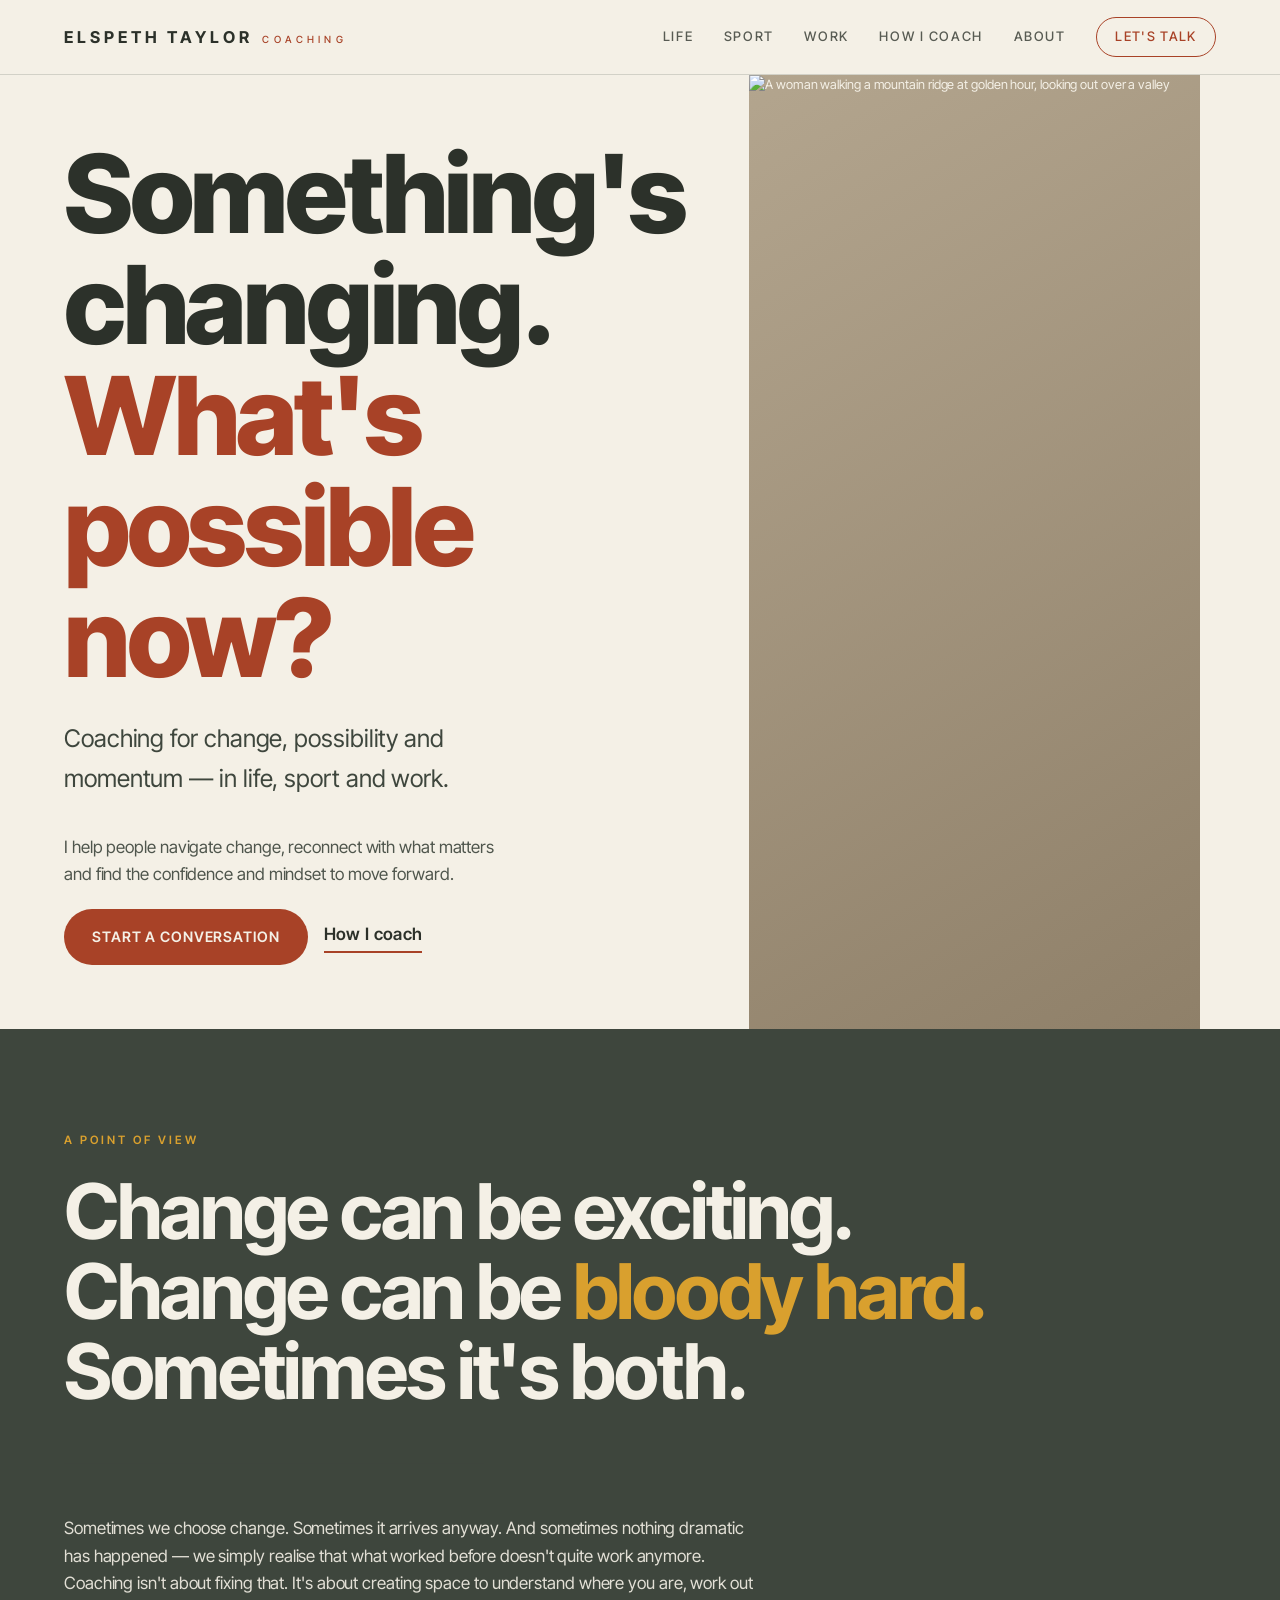
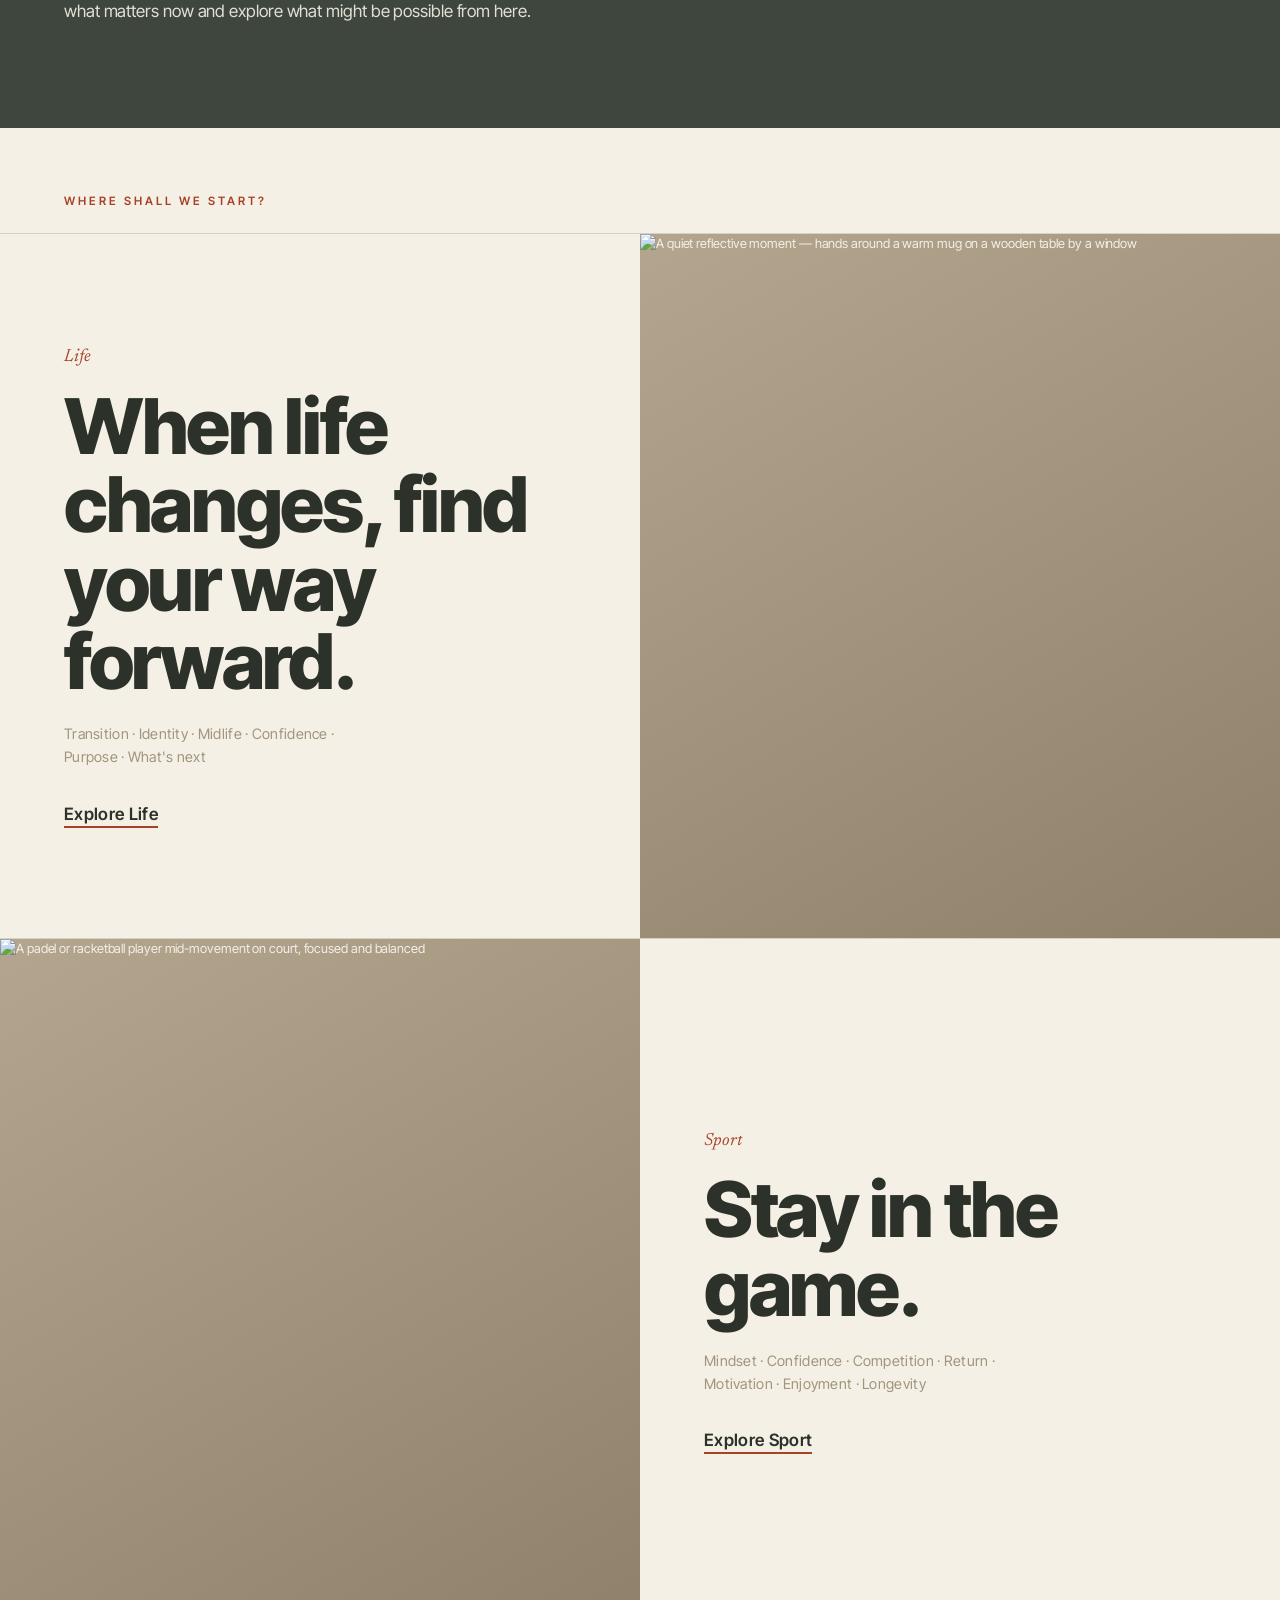
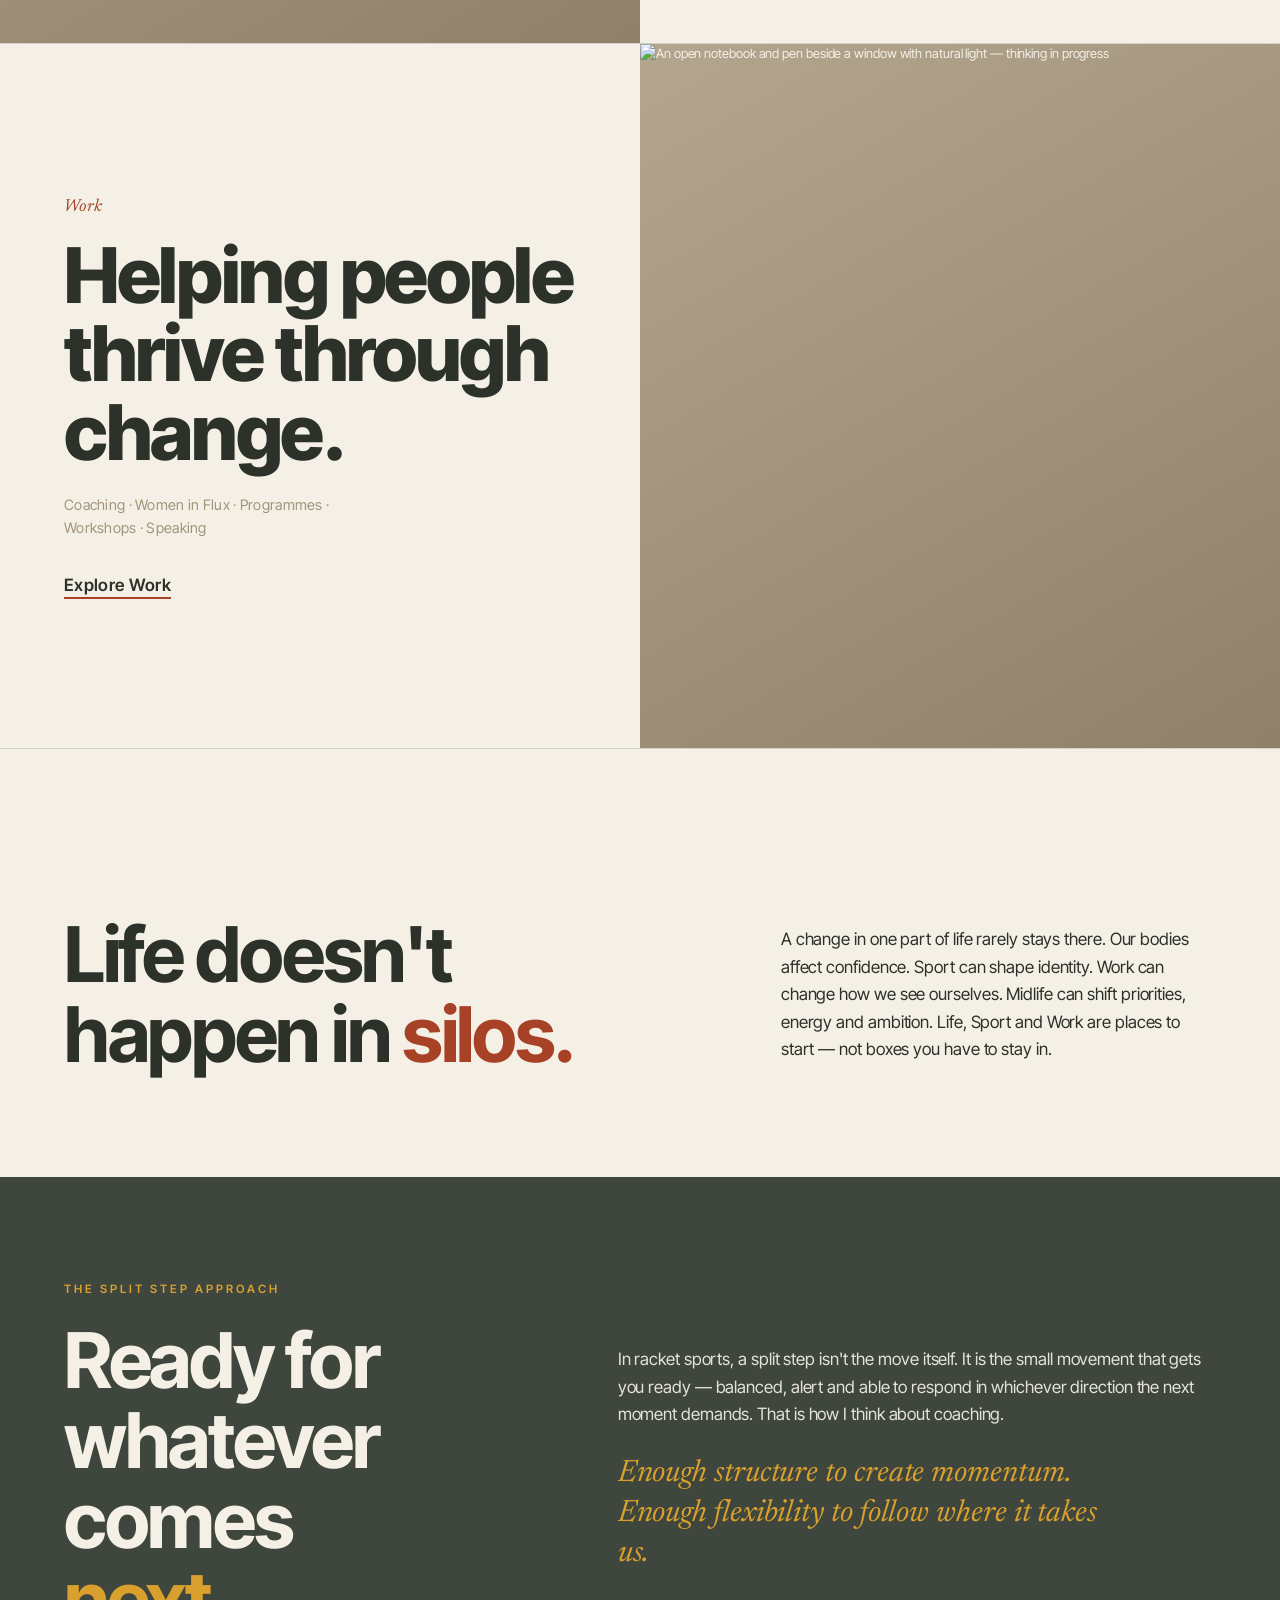
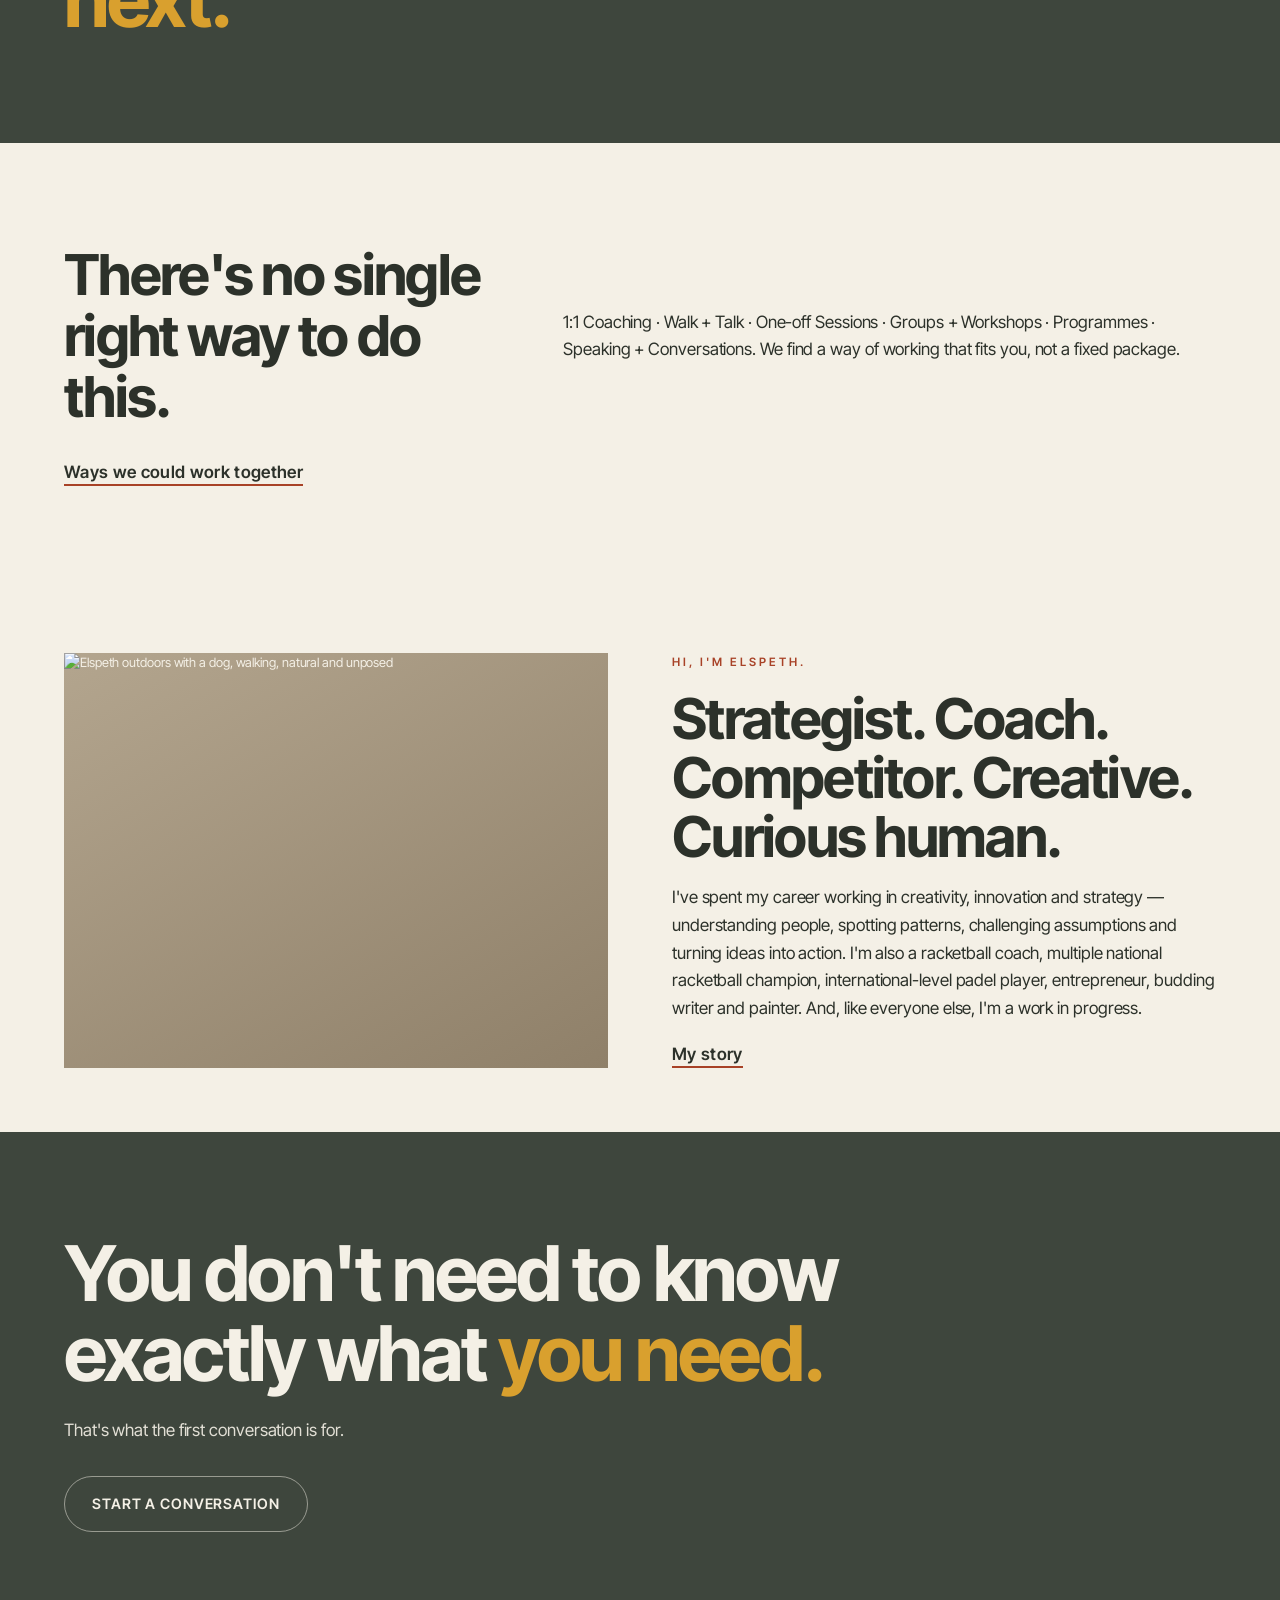
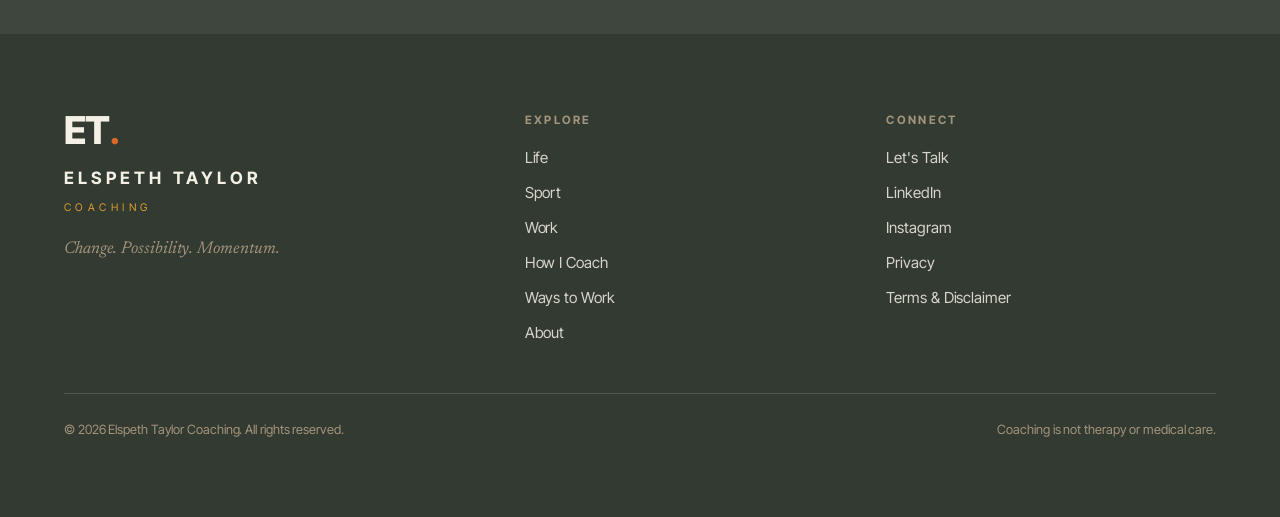
==== index.html @ 3a23cfb6 "Add files via upload" ====
<!DOCTYPE html>
<html lang="en-GB">
<head>
<meta charset="UTF-8">
<meta name="viewport" content="width=device-width, initial-scale=1.0">
<title>Elspeth Taylor Coaching — Change. Possibility. Momentum.</title>
<meta name="description" content="Coaching for change, possibility and momentum — in life, sport and work. I help people navigate change, reconnect with what matters and find the confidence to move forward.">
<meta property="og:title" content="Elspeth Taylor Coaching">
<meta property="og:description" content="Coaching for change, possibility and momentum — in life, sport and work.">
<meta property="og:type" content="website">
<link rel="preconnect" href="https://fonts.googleapis.com">
<link rel="preconnect" href="https://fonts.gstatic.com" crossorigin>
<link href="https://fonts.googleapis.com/css2?family=Inter+Tight:ital,wght@0,400;0,500;0,600;0,700;0,800;1,400&family=Newsreader:ital,opsz,wght@1,6..72,400;0,6..72,500&display=swap" rel="stylesheet">
<link rel="stylesheet" href="styles.css">
</head>
<body>
<a href="#main" class="skip">Skip to content</a>
<header class="site">
  <div class="wrap bar">
    <a href="index.html" class="brand" aria-label="Elspeth Taylor Coaching — home">
      <span class="name">ELSPETH TAYLOR</span>
      <span class="desc">Coaching</span>
      <span class="et" aria-hidden="true">ET<b>.</b></span>
    </a>
    <button class="menu-btn" aria-expanded="false" aria-controls="mainnav">Menu</button>
    <nav class="main" id="mainnav" aria-label="Primary">
      <a href="life.html">Life</a>
      <a href="sport.html">Sport</a>
      <a href="work.html">Work</a>
      <a href="how-i-coach.html">How I Coach</a>
      <a href="about.html">About</a>
      <a href="lets-talk.html" class="talk">Let's Talk</a>
    </nav>
  </div>
</header>

<main id="main">

  <section class="hero">
    <div class="hero-copy">
      <h1 class="reveal">Something's<br>changing.<br><span class="p">What's possible<br>now?</span></h1>
      <p class="sub reveal">Coaching for change, possibility and momentum — in life, sport and work.</p>
      <p class="say reveal">I help people navigate change, reconnect with what matters and find the confidence and mindset to move forward.</p>
      <div class="cta-row reveal">
        <a href="lets-talk.html" class="btn btn-primary">Start a conversation</a>
        <a href="how-i-coach.html" class="textlink">How I coach</a>
      </div>
    </div>
    <img class="hero-art" src="images/hero-ridge-walk.jpg" alt="A woman walking a mountain ridge at golden hour, looking out over a valley" width="1600" height="1200" loading="eager" decoding="async">
  </section>

  <section class="block band">
    <div class="wrap">
      <p class="eyebrow reveal">A point of view</p>
      <h2 class="statement reveal">Change can be exciting.<br>Change can be <span class="c">bloody hard.</span><br>Sometimes it's both.</h2>
      <hr class="rule" style="max-width:420px">
      <div class="measure-wide reveal">
        <p style="color:var(--ivory);opacity:.9">Sometimes we choose change. Sometimes it arrives anyway. And sometimes nothing dramatic has happened — we simply realise that what worked before doesn't quite work anymore. Coaching isn't about fixing that. It's about creating space to understand where you are, work out what matters now and explore what might be possible from here.</p>
      </div>
    </div>
  </section>

  <section class="block tight">
    <div class="wrap"><p class="eyebrow reveal">Where shall we start?</p></div>
    <div class="reveal">
      <div class="door">
        <div class="txt">
          <div class="num">Life</div>
          <h3>When life changes, find your way forward.</h3>
          <p class="tags">Transition · Identity · Midlife · Confidence · Purpose · What's next</p>
          <div><a href="life.html" class="textlink">Explore Life</a></div>
        </div>
        <img class="art" src="images/home-reflection-mug.jpg" alt="A quiet reflective moment — hands around a warm mug on a wooden table by a window" width="1000" height="1100" loading="lazy" decoding="async">
      </div>
      <div class="door">
        <div class="txt">
          <div class="num">Sport</div>
          <h3>Stay in the game.</h3>
          <p class="tags">Mindset · Confidence · Competition · Return · Motivation · Enjoyment · Longevity</p>
          <div><a href="sport.html" class="textlink">Explore Sport</a></div>
        </div>
        <img class="art" src="images/home-racket-movement.jpg" alt="A padel or racketball player mid-movement on court, focused and balanced" width="1000" height="1100" loading="lazy" decoding="async">
      </div>
      <div class="door">
        <div class="txt">
          <div class="num">Work</div>
          <h3>Helping people thrive through change.</h3>
          <p class="tags">Coaching · Women in Flux · Programmes · Workshops · Speaking</p>
          <div><a href="work.html" class="textlink">Explore Work</a></div>
        </div>
        <img class="art" src="images/home-notebook-ideas.jpg" alt="An open notebook and pen beside a window with natural light — thinking in progress" width="1000" height="1100" loading="lazy" decoding="async">
      </div>
    </div>
  </section>

  <section class="block">
    <div class="wrap grid-2 lean-r">
      <h2 class="statement reveal" style="color:var(--ink)">Life doesn't<br>happen in <span class="c">silos.</span></h2>
      <div class="reveal measure-wide" style="align-self:center">
        <p>A change in one part of life rarely stays there. Our bodies affect confidence. Sport can shape identity. Work can change how we see ourselves. Midlife can shift priorities, energy and ambition. Life, Sport and Work are places to start — not boxes you have to stay in.</p>
      </div>
    </div>
  </section>

  <section class="block band">
    <div class="wrap split-wrap">
      <div class="reveal">
        <p class="eyebrow">The Split Step approach</p>
        <h2 class="statement">Ready for<br>whatever comes<br><span class="c">next.</span></h2>
      </div>
      <div class="reveal measure-wide">
        <p style="color:var(--ivory);opacity:.92">In racket sports, a split step isn't the move itself. It is the small movement that gets you ready — balanced, alert and able to respond in whichever direction the next moment demands. That is how I think about coaching.</p>
        <p class="aside" style="color:var(--ochre);margin-top:1.6rem;max-width:30ch">Enough structure to create momentum. Enough flexibility to follow where it takes us.</p>
      </div>
    </div>
  </section>

  <section class="block">
    <div class="wrap">
      <div class="grid-2 lean reveal" style="align-items:end">
        <h2 class="pull">There's no single right way to do this.</h2>
        <p class="measure-wide" style="align-self:center">1:1 Coaching · Walk + Talk · One-off Sessions · Groups + Workshops · Programmes · Speaking + Conversations. We find a way of working that fits you, not a fixed package.</p>
      </div>
      <div class="reveal" style="margin-top:2rem"><a href="ways-to-work.html" class="textlink">Ways we could work together</a></div>
    </div>
  </section>

  <section class="block tight">
    <div class="wrap grid-2 reveal">
      <img class="art" src="images/home-elspeth-outdoors.jpg" alt="Elspeth outdoors with a dog, walking, natural and unposed" width="1200" height="900" loading="lazy" decoding="async" style="min-height:340px">
      <div class="stack" style="align-self:center">
        <p class="eyebrow" style="margin-bottom:.6rem">Hi, I'm Elspeth.</p>
        <h2 class="statement" style="color:var(--ink);font-size:var(--fs-h2)">Strategist. Coach.<br>Competitor. Creative.<br>Curious human.</h2>
        <p>I've spent my career working in creativity, innovation and strategy — understanding people, spotting patterns, challenging assumptions and turning ideas into action. I'm also a racketball coach, multiple national racketball champion, international-level padel player, entrepreneur, budding writer and painter. And, like everyone else, I'm a work in progress.</p>
        <div><a href="about.html" class="textlink">My story</a></div>
      </div>
    </div>
  </section>

  <section class="block band">
    <div class="wrap">
      <h2 class="statement reveal">You don't need to know<br>exactly what <span class="c">you need.</span></h2>
      <p class="reveal" style="color:var(--ivory);opacity:.9;margin-top:1.4rem;max-width:48ch">That's what the first conversation is for.</p>
      <div class="reveal" style="margin-top:2rem"><a href="lets-talk.html" class="btn btn-light">Start a conversation</a></div>
    </div>
  </section>

</main>

<footer class="site">
  <div class="wrap">
    <div class="top">
      <div>
        <div class="et-mark" aria-hidden="true">ET<b>.</b></div>
        <div class="name">ELSPETH TAYLOR</div>
        <div class="desc">Coaching</div>
        <div class="sig">Change. Possibility. Momentum.</div>
      </div>
      <div>
        <h5>Explore</h5>
        <div class="fnav">
          <a href="life.html">Life</a>
          <a href="sport.html">Sport</a>
          <a href="work.html">Work</a>
          <a href="how-i-coach.html">How I Coach</a>
          <a href="ways-to-work.html">Ways to Work</a>
          <a href="about.html">About</a>
        </div>
      </div>
      <div>
        <h5>Connect</h5>
        <div class="fnav">
          <a href="lets-talk.html">Let's Talk</a>
          <a href="#" aria-label="LinkedIn (add link)">LinkedIn</a>
          <a href="#" aria-label="Instagram (add link)">Instagram</a>
          <a href="privacy.html">Privacy</a>
          <a href="terms.html">Terms &amp; Disclaimer</a>
        </div>
      </div>
    </div>
    <div class="legal">
      <span>© <span id="yr"></span> Elspeth Taylor Coaching. All rights reserved.</span>
      <span>Coaching is not therapy or medical care.</span>
    </div>
  </div>
</footer>
<script src="script.js"></script>
</body>
</html>
---- styles.css ----
:root{
  --ivory:#F4F0E6;
  --olive:#3E463D;
  --olive-deep:#333A31;
  --copper:#A84227;
  --burnt:#D76A27;
  --ochre:#D9A02E;
  --taupe:#A2947D;
  --ink:#2C312A;
  --ivory-2:#EAE4D6;
  --line:rgba(62,70,61,.18);
  --sans:'Inter Tight', system-ui, -apple-system, sans-serif;
  --serif:'Newsreader', Georgia, serif;
  --wrap:1280px;
  --gutter:clamp(1.25rem,5vw,5rem);
  --fs-hero:clamp(2.9rem,8.5vw,7.5rem);
  --fs-display:clamp(2.2rem,6vw,5rem);
  --fs-h2:clamp(1.9rem,4.4vw,3.6rem);
  --fs-h3:clamp(1.35rem,2.4vw,2.1rem);
  --fs-lead:clamp(1.2rem,1.9vw,1.6rem);
}
*{box-sizing:border-box;margin:0;padding:0}
html{scroll-behavior:smooth}
body{font-family:var(--sans);background:var(--ivory);color:var(--ink);font-size:1.0625rem;line-height:1.62;font-weight:400;-webkit-font-smoothing:antialiased;letter-spacing:-.005em}
::selection{background:var(--copper);color:var(--ivory)}
a{color:inherit;text-decoration:none}
img{max-width:100%;display:block}

.skip{position:absolute;left:-999px;top:0;background:var(--olive);color:var(--ivory);padding:.7rem 1.1rem;z-index:200}
.skip:focus{left:.6rem;top:.6rem}

.wrap{max-width:var(--wrap);margin:0 auto;padding-inline:var(--gutter)}

/* header */
header.site{position:sticky;top:0;z-index:100;background:rgba(244,240,230,.86);backdrop-filter:blur(10px);border-bottom:1px solid var(--line)}
.bar{display:flex;align-items:center;justify-content:space-between;gap:1rem;height:74px}
.brand{display:flex;align-items:baseline;gap:.6rem;line-height:1}
.brand .name{font-weight:700;font-size:1.02rem;letter-spacing:.24em;color:var(--ink)}
.brand .desc{font-weight:500;font-size:.62rem;letter-spacing:.42em;color:var(--copper);text-transform:uppercase}
.brand .et{display:none;font-weight:800;font-size:1.35rem;letter-spacing:-.04em}
.brand .et b{color:var(--copper)}
nav.main{display:flex;align-items:center;gap:clamp(1rem,2.4vw,2.3rem)}
nav.main a{font-size:.82rem;font-weight:500;letter-spacing:.12em;text-transform:uppercase;padding:.35rem 0;position:relative;color:var(--ink);opacity:.78;transition:opacity .25s}
nav.main a:hover{opacity:1}
nav.main a.active{opacity:1}
nav.main a.active::after{content:"";position:absolute;left:0;right:0;bottom:-2px;height:2px;background:var(--copper)}
nav.main a.talk{color:var(--copper);opacity:1;border:1px solid var(--copper);border-radius:999px;padding:.5rem 1.15rem;letter-spacing:.1em}
nav.main a.talk:hover{background:var(--copper);color:var(--ivory)}
nav.main a.talk::after{display:none}
.menu-btn{display:none;background:none;border:0;cursor:pointer;font-family:var(--sans);font-size:.8rem;letter-spacing:.14em;text-transform:uppercase;color:var(--ink)}

/* sections */
main{display:block}
section.block{padding-block:clamp(3.5rem,8vw,7rem)}
section.block.tight{padding-block:clamp(2.5rem,5vw,4rem)}

.eyebrow{font-size:.72rem;font-weight:600;letter-spacing:.26em;text-transform:uppercase;color:var(--copper);margin-bottom:1.4rem}
h1,h2,h3{font-weight:700;line-height:1.02;letter-spacing:-.025em}
p.lead{font-size:var(--fs-lead);line-height:1.45;max-width:34ch;color:var(--olive)}
p{max-width:62ch}
.measure-wide p{max-width:70ch}

/* hero */
.hero{min-height:calc(100svh - 74px);display:grid;grid-template-columns:1.15fr .85fr;align-items:stretch}
.hero-copy{display:flex;flex-direction:column;justify-content:center;padding:clamp(2rem,5vw,4rem) var(--gutter);padding-left:max(var(--gutter),calc((100vw - var(--wrap))/2 + var(--gutter)))}
.hero h1{font-size:var(--fs-hero);font-weight:800;letter-spacing:-.03em}
.hero h1 .p{color:var(--copper)}
.hero .sub{font-size:var(--fs-lead);margin-top:1.6rem;max-width:30ch;color:var(--olive)}
.hero .say{margin-top:1.1rem;max-width:44ch;color:var(--olive);opacity:.9}
.hero .cta-row{margin-top:2.4rem;display:flex;gap:1rem;flex-wrap:wrap;align-items:center}
.hero-art{position:relative;overflow:hidden}

/* buttons */
.btn{display:inline-flex;align-items:center;gap:.6rem;font-weight:600;font-size:.9rem;letter-spacing:.06em;text-transform:uppercase;padding:.95rem 1.7rem;border-radius:999px;cursor:pointer;transition:transform .2s,background .2s,color .2s;border:1px solid transparent}
.btn-primary{background:var(--copper);color:var(--ivory)}
.btn-primary:hover{background:var(--olive)}
.btn-ghost{border-color:var(--olive);color:var(--olive)}
.btn-ghost:hover{background:var(--olive);color:var(--ivory)}
.btn-light{border-color:rgba(244,240,230,.5);color:var(--ivory)}
.btn-light:hover{background:var(--ivory);color:var(--olive)}
.textlink{font-weight:600;letter-spacing:.02em;border-bottom:2px solid var(--copper);padding-bottom:2px;transition:color .2s,border-color .2s}
.textlink:hover{color:var(--copper)}

/* real photos fill their slots and crop gracefully */
img.hero-art,img.art{width:100%;height:100%;object-fit:cover;display:block;background:linear-gradient(150deg,#b3a58e,#8f8069);color:var(--ivory);font-size:.8rem}
img.hero-art{min-height:44vh}
img.art{min-height:260px}
.hero-art,.art{overflow:hidden}

/* image fields (art-directed placeholders — replace with real photography) */
.field{position:relative;overflow:hidden;background:var(--taupe);color:var(--ivory);min-height:100%}
.field::after{content:attr(data-label);position:absolute;left:1.1rem;bottom:.9rem;font-size:.66rem;letter-spacing:.22em;text-transform:uppercase;opacity:.85;font-weight:600}
.field.f-olive{background:linear-gradient(150deg,#4a5347,#2f352d)}
.field.f-copper{background:linear-gradient(150deg,#b8532f,#8a3620)}
.field.f-burnt{background:linear-gradient(150deg,#e07b34,#b4531f)}
.field.f-taupe{background:linear-gradient(150deg,#b3a58e,#8f8069)}
.field.f-ochre{background:linear-gradient(150deg,#e0ab3d,#b98216);color:var(--olive-deep)}
.field .ph{position:absolute;inset:0;display:grid;place-items:center;font-family:var(--serif);font-style:italic;font-size:clamp(1rem,2vw,1.5rem);opacity:.5;padding:2rem;text-align:center}

/* colour-field band */
.band{background:var(--olive);color:var(--ivory)}
.band .eyebrow{color:var(--ochre)}
.band .rule{border-color:rgba(244,240,230,.25)}
.statement{font-size:var(--fs-display);font-weight:700;line-height:1.04;letter-spacing:-.03em}
.statement .c{color:var(--copper)}
.band .statement .c{color:var(--ochre)}

/* three ways in */
.door{display:grid;grid-template-columns:1fr 1fr;min-height:min(72vh,640px);border-top:1px solid var(--line)}
.door:last-child{border-bottom:1px solid var(--line)}
.door .txt{display:flex;flex-direction:column;justify-content:center;padding:clamp(2.2rem,5vw,4.5rem) var(--gutter)}
.door:nth-child(even) .txt{order:2}
.door h3{font-size:var(--fs-display);font-weight:800;letter-spacing:-.03em}
.door .num{font-family:var(--serif);font-style:italic;color:var(--copper);font-size:1.1rem;margin-bottom:1rem}
.door .tags{margin:1.3rem 0 2rem;font-size:.9rem;letter-spacing:.02em;color:var(--taupe);max-width:40ch}
.door .art{min-height:280px}

/* layout helpers */
.split-wrap{display:grid;grid-template-columns:.9fr 1.1fr;gap:clamp(2rem,5vw,4.5rem);align-items:center}
.grid-2{display:grid;grid-template-columns:1fr 1fr;gap:clamp(2rem,5vw,4.5rem)}
.grid-2.lean{grid-template-columns:.8fr 1.2fr}
.grid-2.lean-r{grid-template-columns:1.2fr .8fr}
.rule{height:1px;background:var(--line);border:0;margin-block:clamp(2rem,4vw,3.5rem)}
.stack>*+*{margin-top:1.15rem}
.prompts{display:flex;flex-direction:column;gap:0}
.prompts p{font-size:var(--fs-h3);font-weight:600;letter-spacing:-.02em;color:var(--ink);max-width:22ch;padding-block:clamp(1rem,2.2vw,1.7rem);border-bottom:1px solid var(--line)}
.prompts p:first-child{border-top:1px solid var(--line)}
.prompts p .q{color:var(--copper)}
ul.clean{list-style:none;display:flex;flex-direction:column;gap:.7rem;max-width:60ch}
ul.clean li{padding-left:1.4rem;position:relative}
ul.clean li::before{content:"";position:absolute;left:0;top:.62em;width:.6rem;height:2px;background:var(--copper)}
.two-lists{display:grid;grid-template-columns:1fr 1fr;gap:clamp(2rem,5vw,4rem)}
.two-lists h4{font-size:1rem;letter-spacing:.16em;text-transform:uppercase;margin-bottom:1.2rem;font-weight:600}
.two-lists .isnt li::before{background:var(--taupe)}

.pull{font-size:var(--fs-h2);font-weight:700;line-height:1.08;letter-spacing:-.03em;max-width:20ch}
.pull .c{color:var(--copper)}
.aside{font-family:var(--serif);font-style:italic;font-size:var(--fs-h3);line-height:1.3;color:var(--olive);max-width:24ch;font-weight:400}

/* ways to work */
.ways{display:grid;grid-template-columns:repeat(2,1fr);gap:0;border-top:1px solid var(--line)}
.way{padding:clamp(1.8rem,3.5vw,2.8rem) 0;border-bottom:1px solid var(--line);padding-right:2rem}
.way:nth-child(odd){border-right:1px solid var(--line);padding-right:clamp(1.8rem,3.5vw,2.8rem)}
.way:nth-child(even){padding-left:clamp(1.8rem,3.5vw,2.8rem)}
.way h3{font-size:var(--fs-h3);font-weight:700;letter-spacing:-.02em}
.way .rmk{font-family:var(--serif);font-style:italic;color:var(--copper);margin:.4rem 0 .9rem}
.way p{color:var(--olive);max-width:44ch}

/* form */
form.enq{display:grid;gap:1.4rem;max-width:640px}
.fld{display:flex;flex-direction:column;gap:.5rem}
.fld label{font-size:.82rem;letter-spacing:.06em;font-weight:600;color:var(--olive)}
.fld input,.fld textarea,.fld select{font-family:var(--sans);font-size:1rem;padding:.85rem 1rem;border:1px solid var(--line);background:var(--ivory);color:var(--ink);border-radius:6px}
.fld input:focus,.fld textarea:focus,.fld select:focus{outline:2px solid var(--copper);outline-offset:1px;border-color:transparent}
.fld textarea{min-height:120px;resize:vertical}
.chips{display:flex;gap:.6rem;flex-wrap:wrap}
.chips label{display:inline-flex;align-items:center;gap:.4rem;border:1px solid var(--line);border-radius:999px;padding:.5rem 1rem;font-size:.85rem;cursor:pointer}
.note-min{font-size:.85rem;color:var(--taupe)}

/* footer */
footer.site{background:var(--olive-deep);color:var(--ivory);padding-block:clamp(3rem,6vw,5rem)}
footer .top{display:grid;grid-template-columns:1.3fr 1fr 1fr;gap:2rem}
footer .et-mark{font-weight:800;font-size:2.4rem;letter-spacing:-.04em;line-height:1}
footer .et-mark b{color:var(--burnt)}
footer .name{font-weight:700;letter-spacing:.24em;margin-top:1rem}
footer .desc{font-size:.66rem;letter-spacing:.42em;text-transform:uppercase;color:var(--ochre);margin-top:.4rem}
footer .sig{font-family:var(--serif);font-style:italic;color:var(--taupe);margin-top:1.2rem}
footer h5{font-size:.72rem;letter-spacing:.2em;text-transform:uppercase;color:var(--taupe);margin-bottom:1rem}
footer .fnav{display:flex;flex-direction:column;gap:.65rem}
footer .fnav a{opacity:.85;font-size:.95rem}
footer .fnav a:hover{opacity:1;color:var(--burnt)}
footer .legal{margin-top:3rem;padding-top:1.6rem;border-top:1px solid rgba(244,240,230,.16);display:flex;justify-content:space-between;gap:1rem;flex-wrap:wrap;font-size:.8rem;color:var(--taupe)}

/* reveal */
.reveal{opacity:0;transform:translateY(18px);transition:opacity .7s ease,transform .7s ease}
.reveal.in{opacity:1;transform:none}

/* mobile */
@media(max-width:900px){
  .hero{grid-template-columns:1fr;min-height:auto}
  .hero-art{min-height:44vh;order:-1}
  .hero-copy{padding-block:clamp(2.5rem,8vw,3.5rem)}
  .grid-2,.grid-2.lean,.grid-2.lean-r,.split-wrap{grid-template-columns:1fr;gap:2rem}
  .door{grid-template-columns:1fr}
  .door:nth-child(even) .txt{order:0}
  .door .art{min-height:220px;order:-1}
  .ways{grid-template-columns:1fr}
  .way,.way:nth-child(odd){border-right:0;padding-left:0;padding-right:0}
  .way:nth-child(even){padding-left:0}
  .two-lists{grid-template-columns:1fr}
  footer .top{grid-template-columns:1fr}
  .brand .name,.brand .desc{display:none}
  .brand .et{display:block}
  .menu-btn{display:block}
  nav.main{position:fixed;inset:74px 0 auto 0;background:var(--ivory);flex-direction:column;align-items:flex-start;gap:0;padding:1rem var(--gutter) 2rem;border-bottom:1px solid var(--line);transform:translateY(-120%);transition:transform .35s ease;height:auto}
  nav.main.open{transform:none}
  nav.main a{width:100%;padding:1rem 0;font-size:1rem;border-bottom:1px solid var(--line)}
  nav.main a.talk{border:0;border-radius:0;padding:1rem 0;color:var(--copper)}
  nav.main a.active::after{display:none}
}
@media(prefers-reduced-motion:reduce){
  *{scroll-behavior:auto!important}
  .reveal{opacity:1;transform:none;transition:none}
}
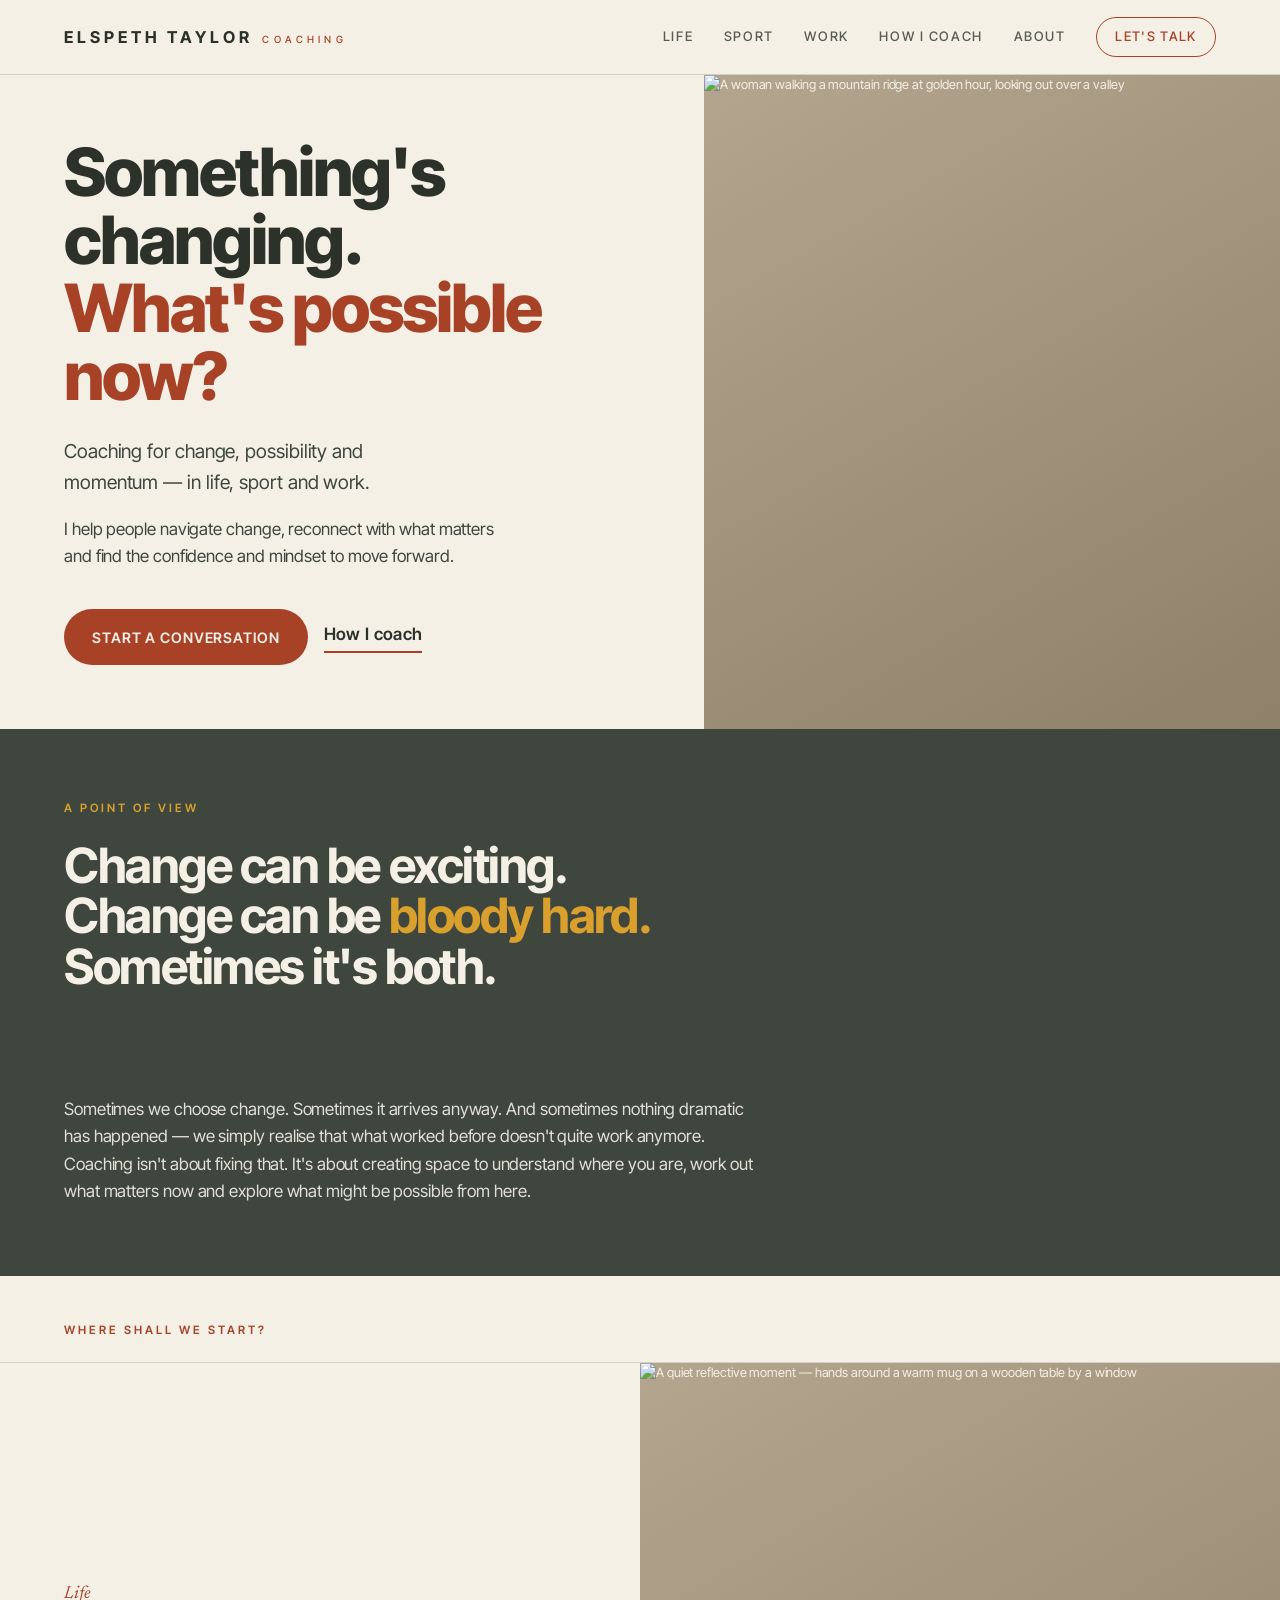
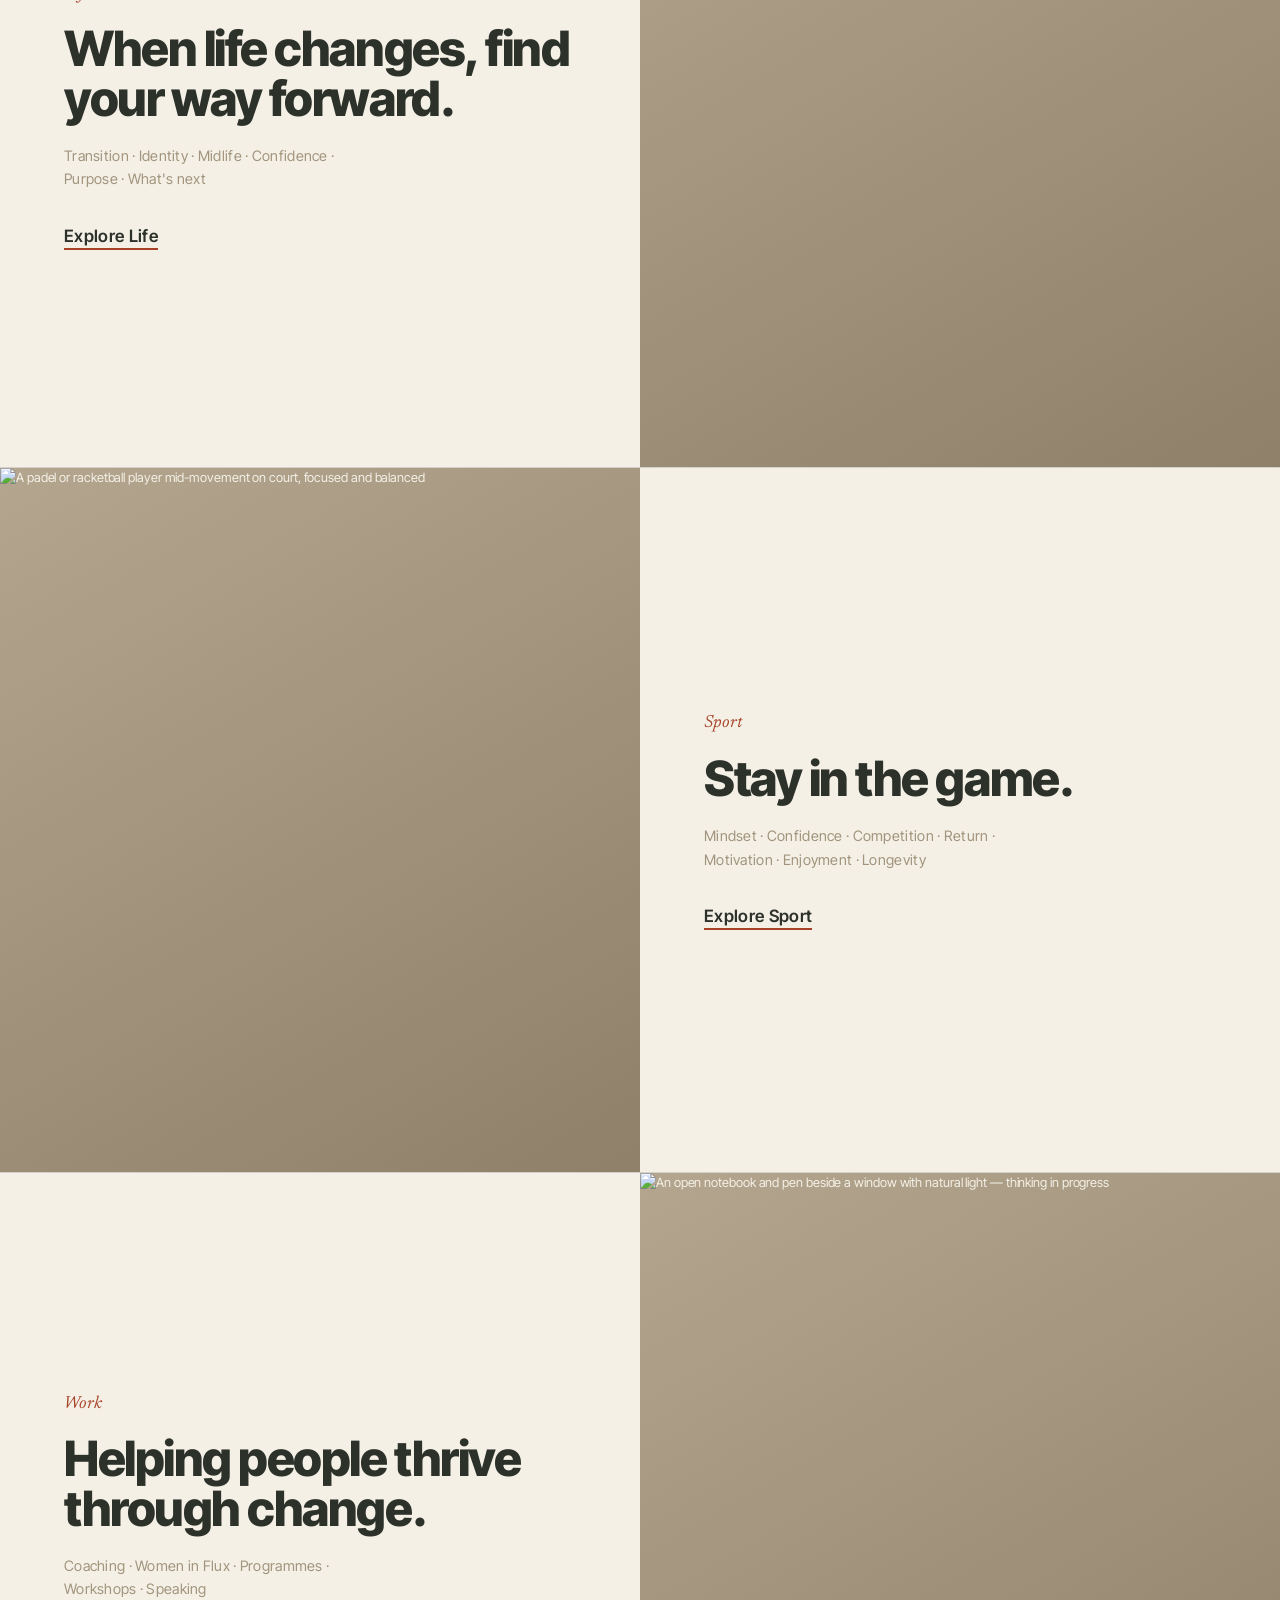
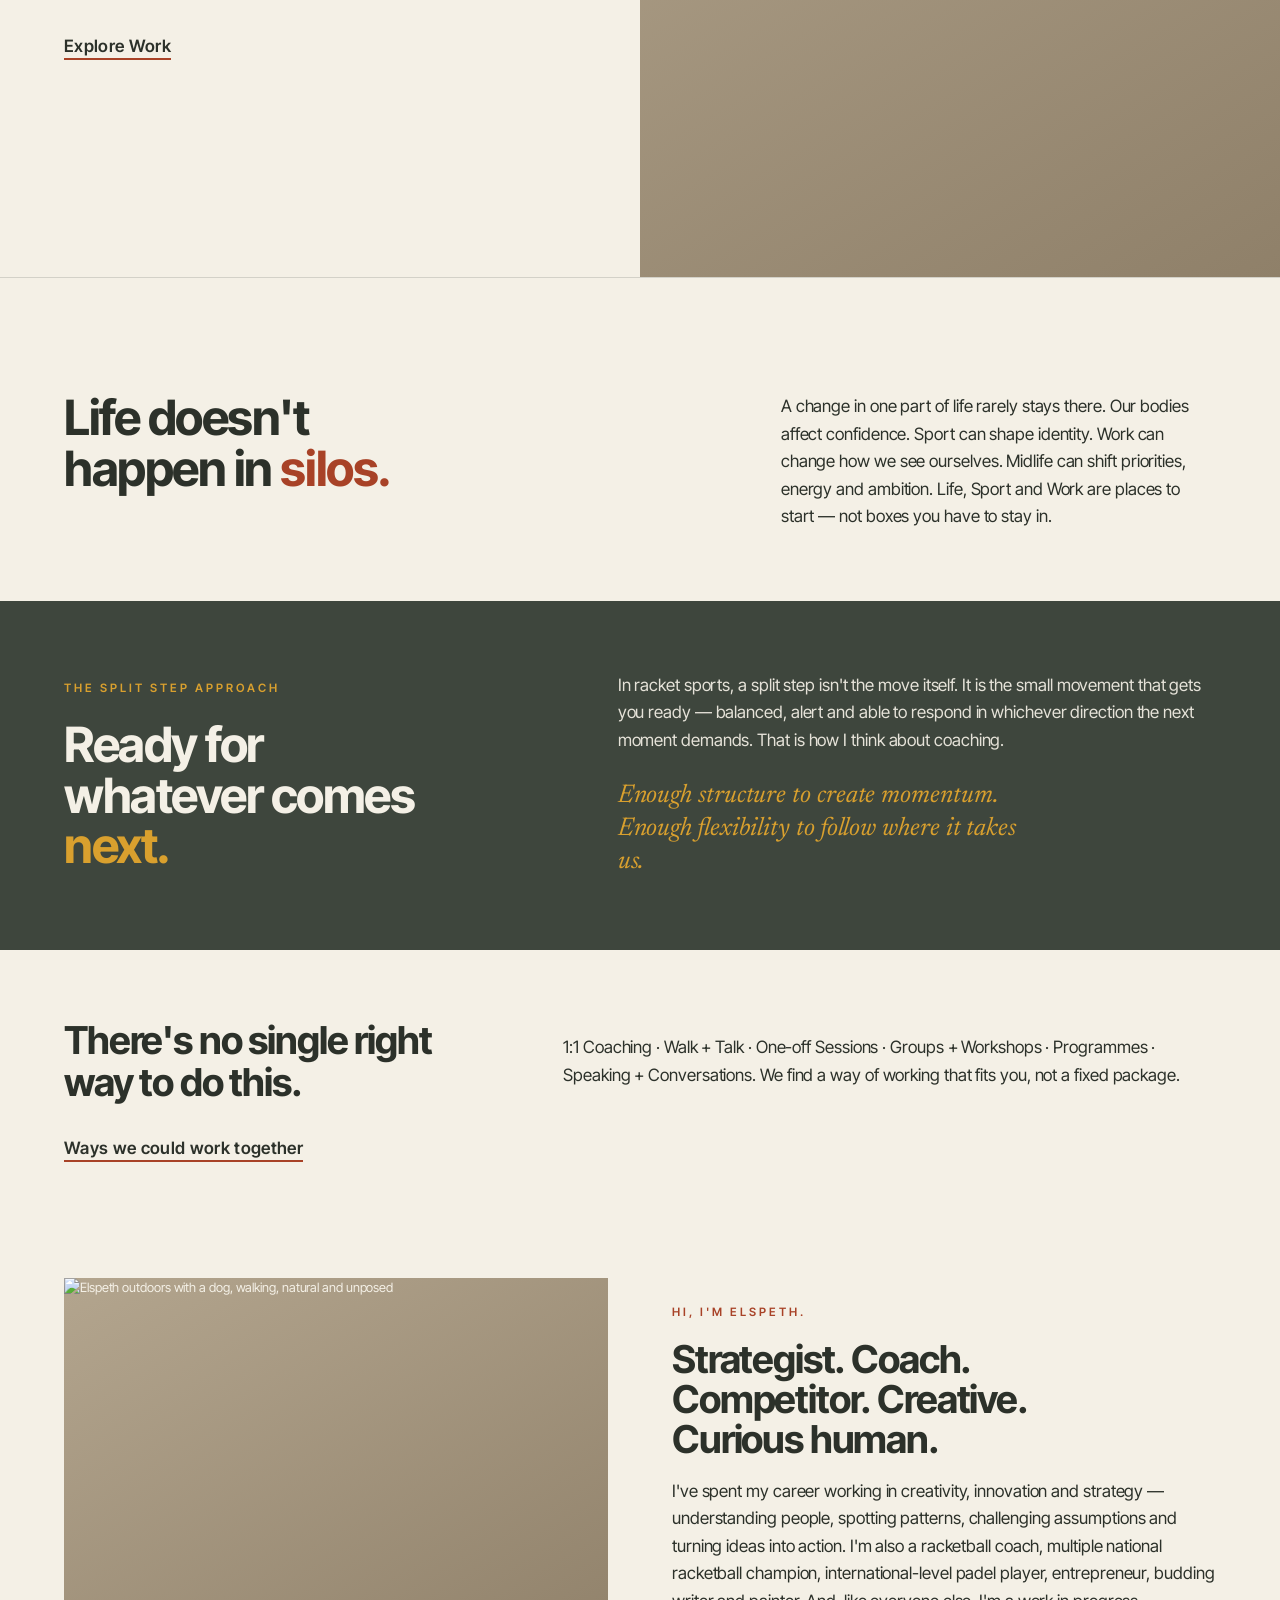
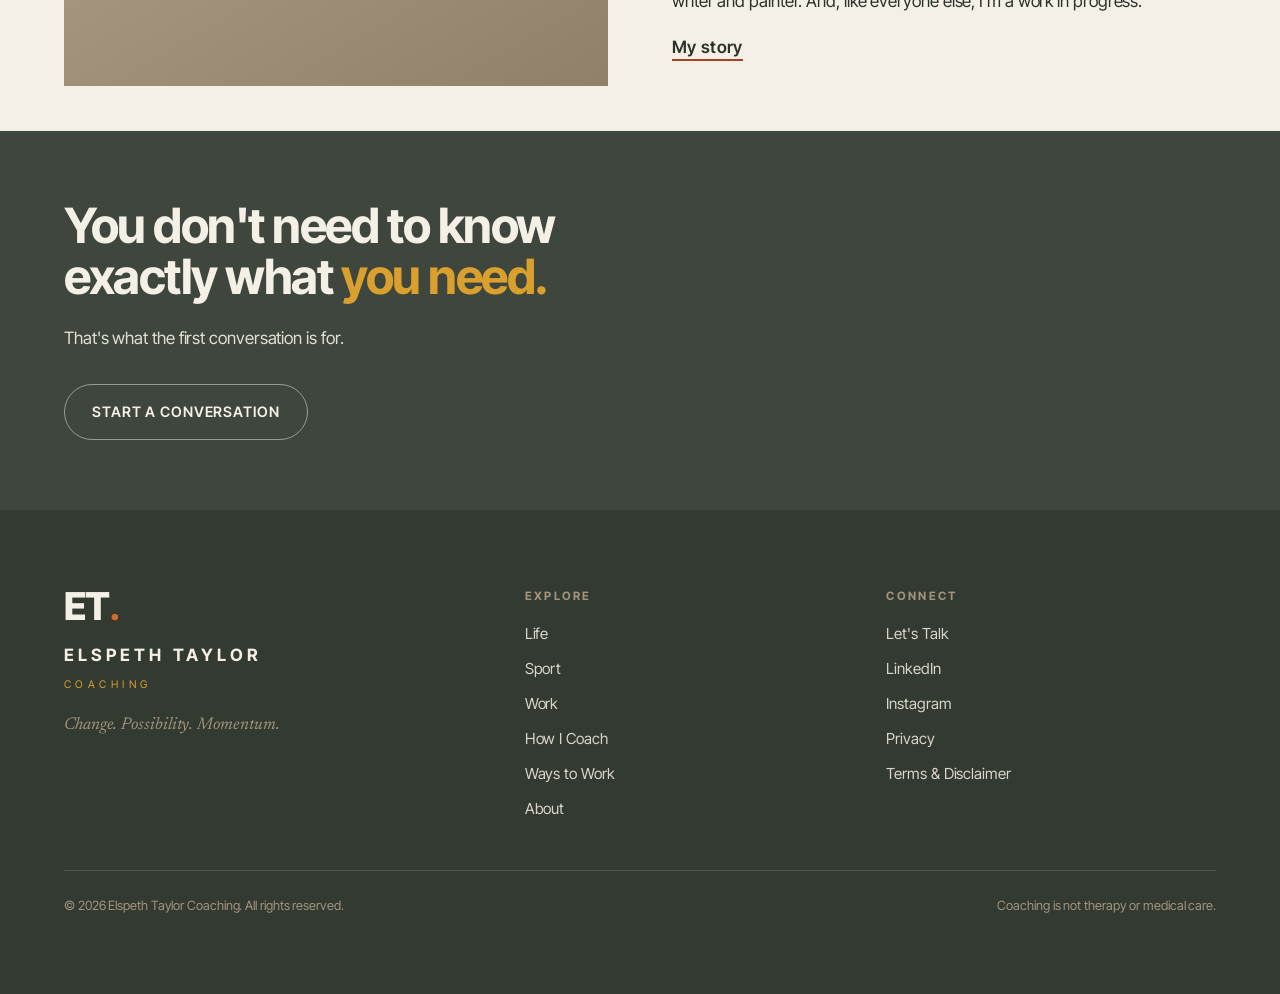
==== commit f2e1edcc: "Add files via upload" ====
--- a/index.html
+++ b/index.html
@@ -88,7 +88,7 @@
           <p class="tags">Coaching · Women in Flux · Programmes · Workshops · Speaking</p>
           <div><a href="work.html" class="textlink">Explore Work</a></div>
         </div>
-        <img class="art" src="images/home-notebook-ideas.jpg" alt="An open notebook and pen beside a window with natural light — thinking in progress" width="1000" height="1100" loading="lazy" decoding="async">
+        <img class="art" src="images/ome-notebook-ideas.jpg" alt="An open notebook and pen beside a window with natural light — thinking in progress" width="1000" height="1100" loading="lazy" decoding="async">
       </div>
     </div>
   </section>
@@ -127,7 +127,7 @@
 
   <section class="block tight">
     <div class="wrap grid-2 reveal">
-      <img class="art" src="images/home-elspeth-outdoors.jpg" alt="Elspeth outdoors with a dog, walking, natural and unposed" width="1200" height="900" loading="lazy" decoding="async" style="min-height:340px">
+      <img class="art" src="images/home-elspeth-outdoors.JPG" alt="Elspeth outdoors with a dog, walking, natural and unposed" width="1200" height="900" loading="lazy" decoding="async" style="min-height:340px">
       <div class="stack" style="align-self:center">
         <p class="eyebrow" style="margin-bottom:.6rem">Hi, I'm Elspeth.</p>
         <h2 class="statement" style="color:var(--ink);font-size:var(--fs-h2)">Strategist. Coach.<br>Competitor. Creative.<br>Curious human.</h2>
--- a/styles.css
+++ b/styles.css
@@ -13,11 +13,11 @@
   --serif:'Newsreader', Georgia, serif;
   --wrap:1280px;
   --gutter:clamp(1.25rem,5vw,5rem);
-  --fs-hero:clamp(2.9rem,8.5vw,7.5rem);
-  --fs-display:clamp(2.2rem,6vw,5rem);
-  --fs-h2:clamp(1.9rem,4.4vw,3.6rem);
-  --fs-h3:clamp(1.35rem,2.4vw,2.1rem);
-  --fs-lead:clamp(1.2rem,1.9vw,1.6rem);
+  --fs-hero:clamp(2.3rem,5.2vw,4.4rem);
+  --fs-display:clamp(1.9rem,3.8vw,3.1rem);
+  --fs-h2:clamp(1.6rem,3vw,2.5rem);
+  --fs-h3:clamp(1.25rem,2vw,1.7rem);
+  --fs-lead:clamp(1.1rem,1.5vw,1.35rem);
 }
 *{box-sizing:border-box;margin:0;padding:0}
 html{scroll-behavior:smooth}
@@ -51,8 +51,8 @@
 
 /* sections */
 main{display:block}
-section.block{padding-block:clamp(3.5rem,8vw,7rem)}
-section.block.tight{padding-block:clamp(2.5rem,5vw,4rem)}
+section.block{padding-block:clamp(2.75rem,5.5vw,4.75rem)}
+section.block.tight{padding-block:clamp(2rem,3.5vw,3rem)}
 
 .eyebrow{font-size:.72rem;font-weight:600;letter-spacing:.26em;text-transform:uppercase;color:var(--copper);margin-bottom:1.4rem}
 h1,h2,h3{font-weight:700;line-height:1.02;letter-spacing:-.025em}
@@ -61,7 +61,7 @@
 .measure-wide p{max-width:70ch}
 
 /* hero */
-.hero{min-height:calc(100svh - 74px);display:grid;grid-template-columns:1.15fr .85fr;align-items:stretch}
+.hero{min-height:min(74vh,600px);display:grid;grid-template-columns:1.1fr .9fr;align-items:stretch}
 .hero-copy{display:flex;flex-direction:column;justify-content:center;padding:clamp(2rem,5vw,4rem) var(--gutter);padding-left:max(var(--gutter),calc((100vw - var(--wrap))/2 + var(--gutter)))}
 .hero h1{font-size:var(--fs-hero);font-weight:800;letter-spacing:-.03em}
 .hero h1 .p{color:var(--copper)}
@@ -106,7 +106,7 @@
 .band .statement .c{color:var(--ochre)}
 
 /* three ways in */
-.door{display:grid;grid-template-columns:1fr 1fr;min-height:min(72vh,640px);border-top:1px solid var(--line)}
+.door{display:grid;grid-template-columns:1fr 1fr;min-height:min(54vh,440px);border-top:1px solid var(--line)}
 .door:last-child{border-bottom:1px solid var(--line)}
 .door .txt{display:flex;flex-direction:column;justify-content:center;padding:clamp(2.2rem,5vw,4.5rem) var(--gutter)}
 .door:nth-child(even) .txt{order:2}
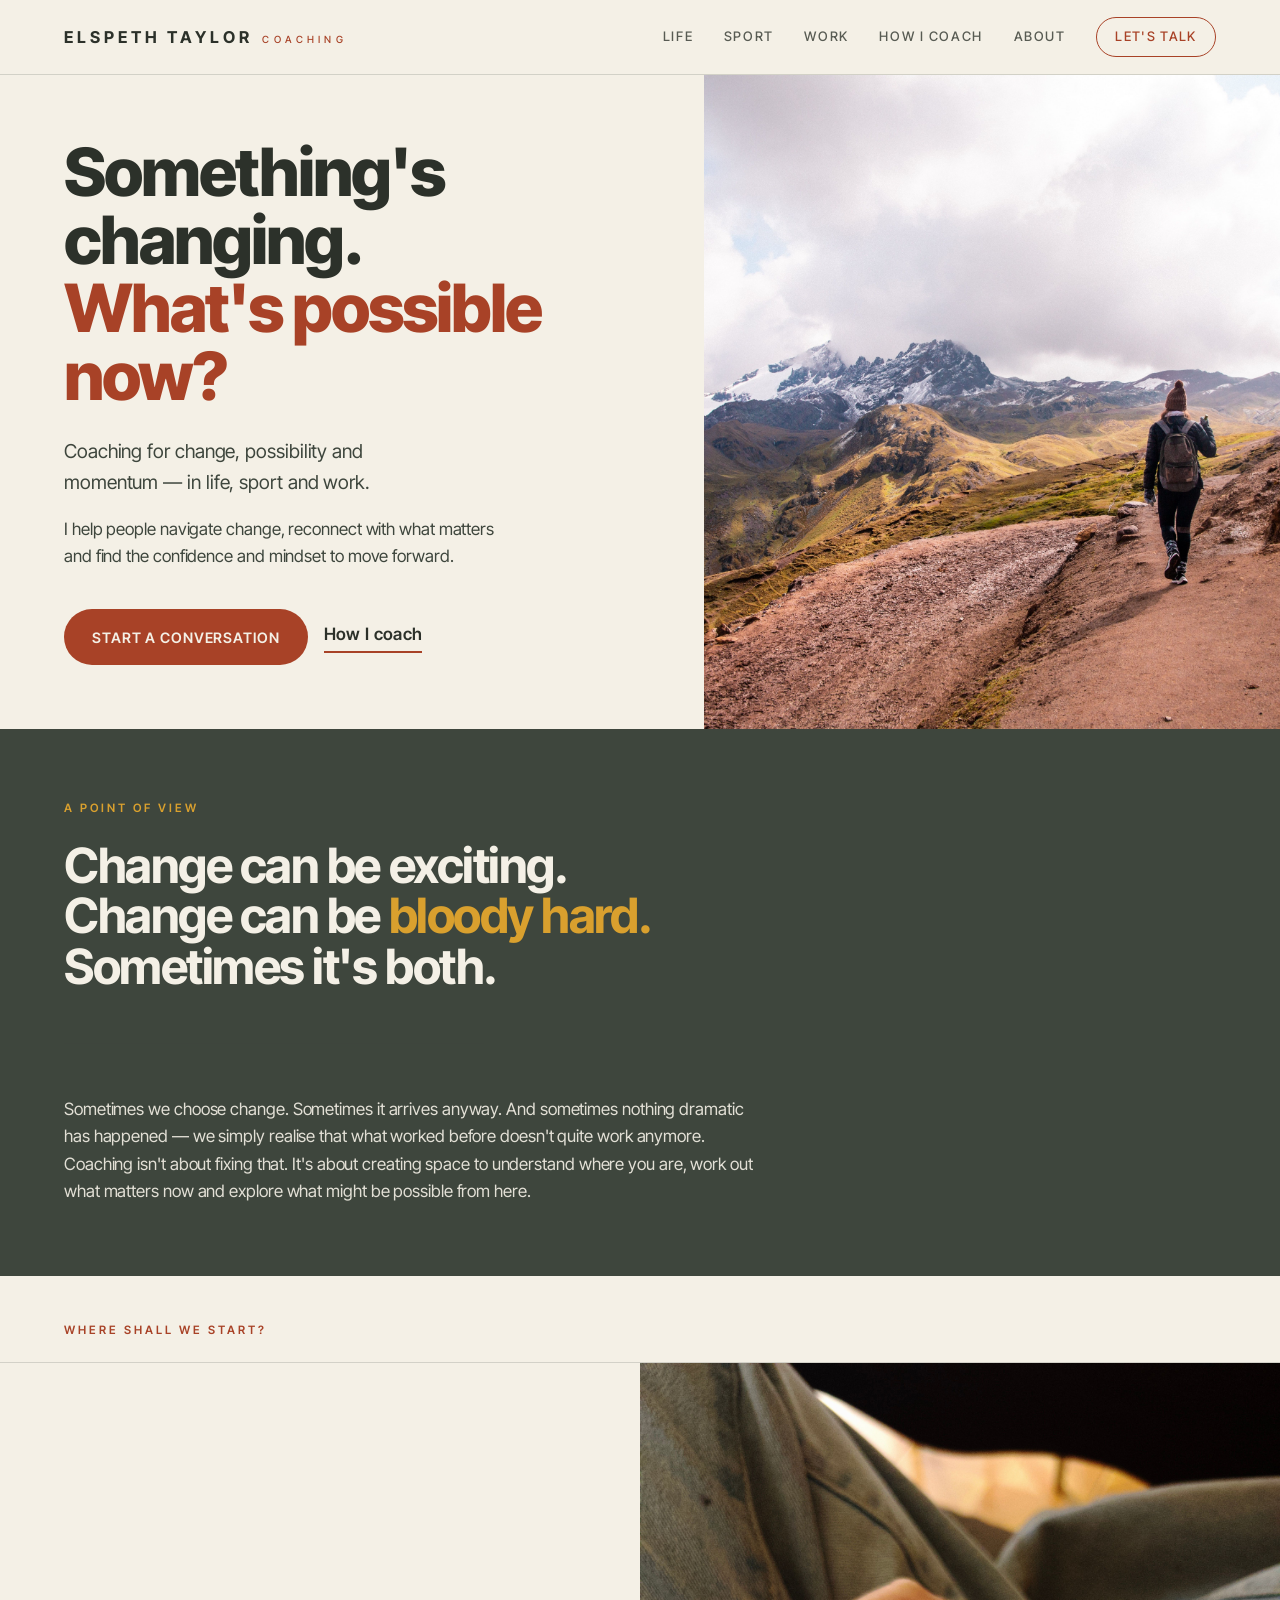
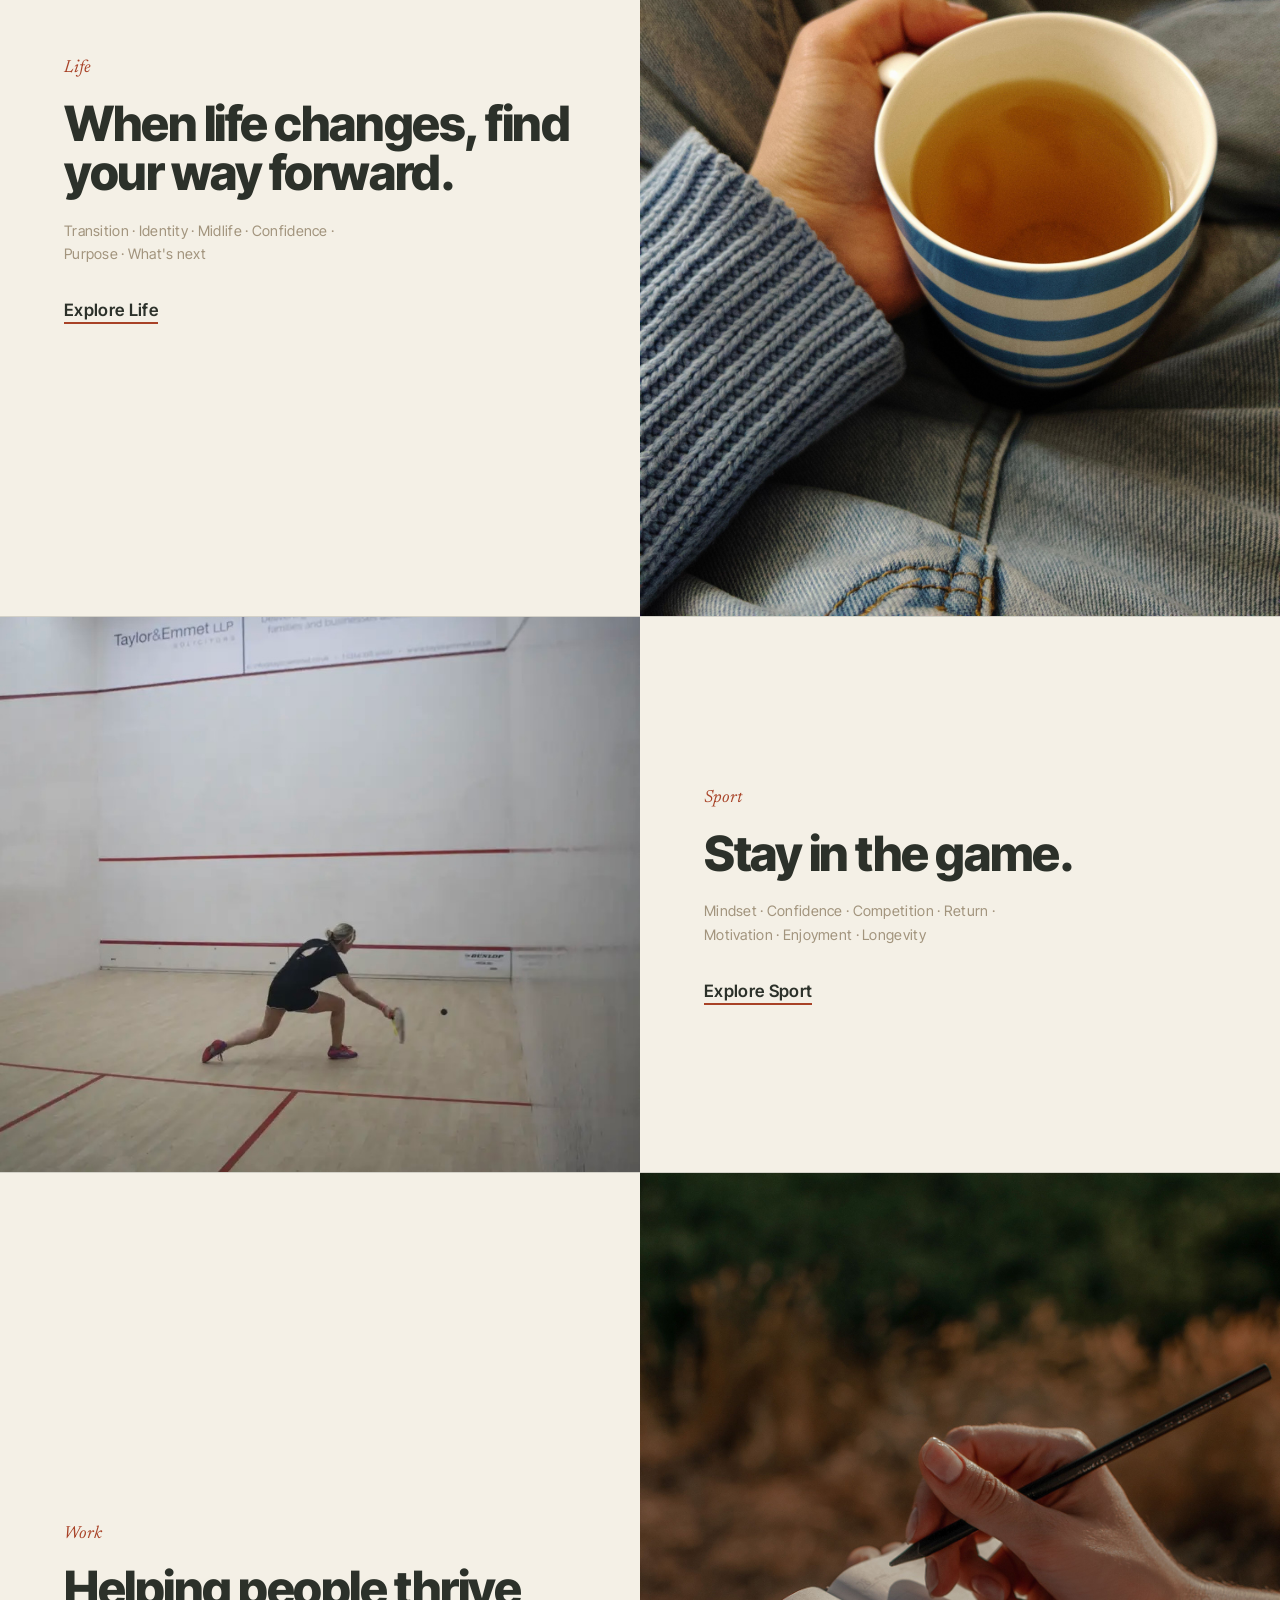
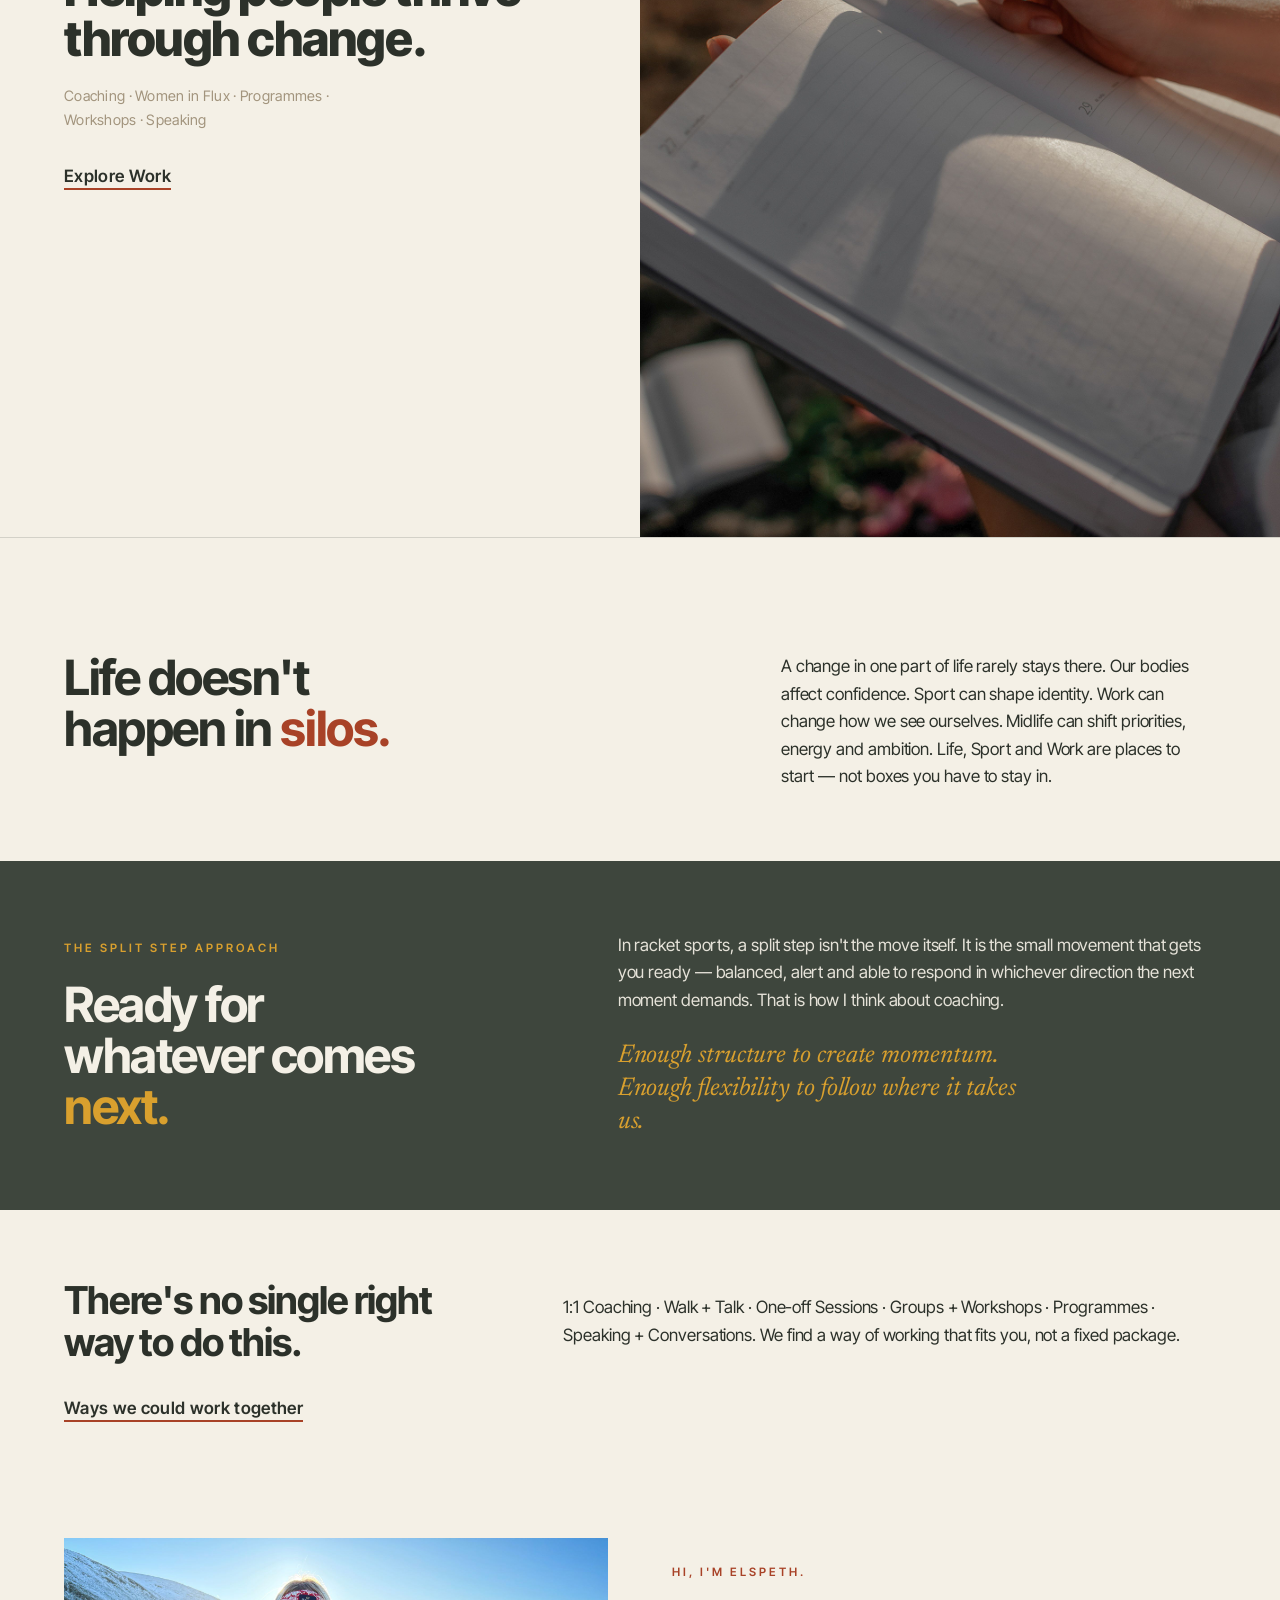
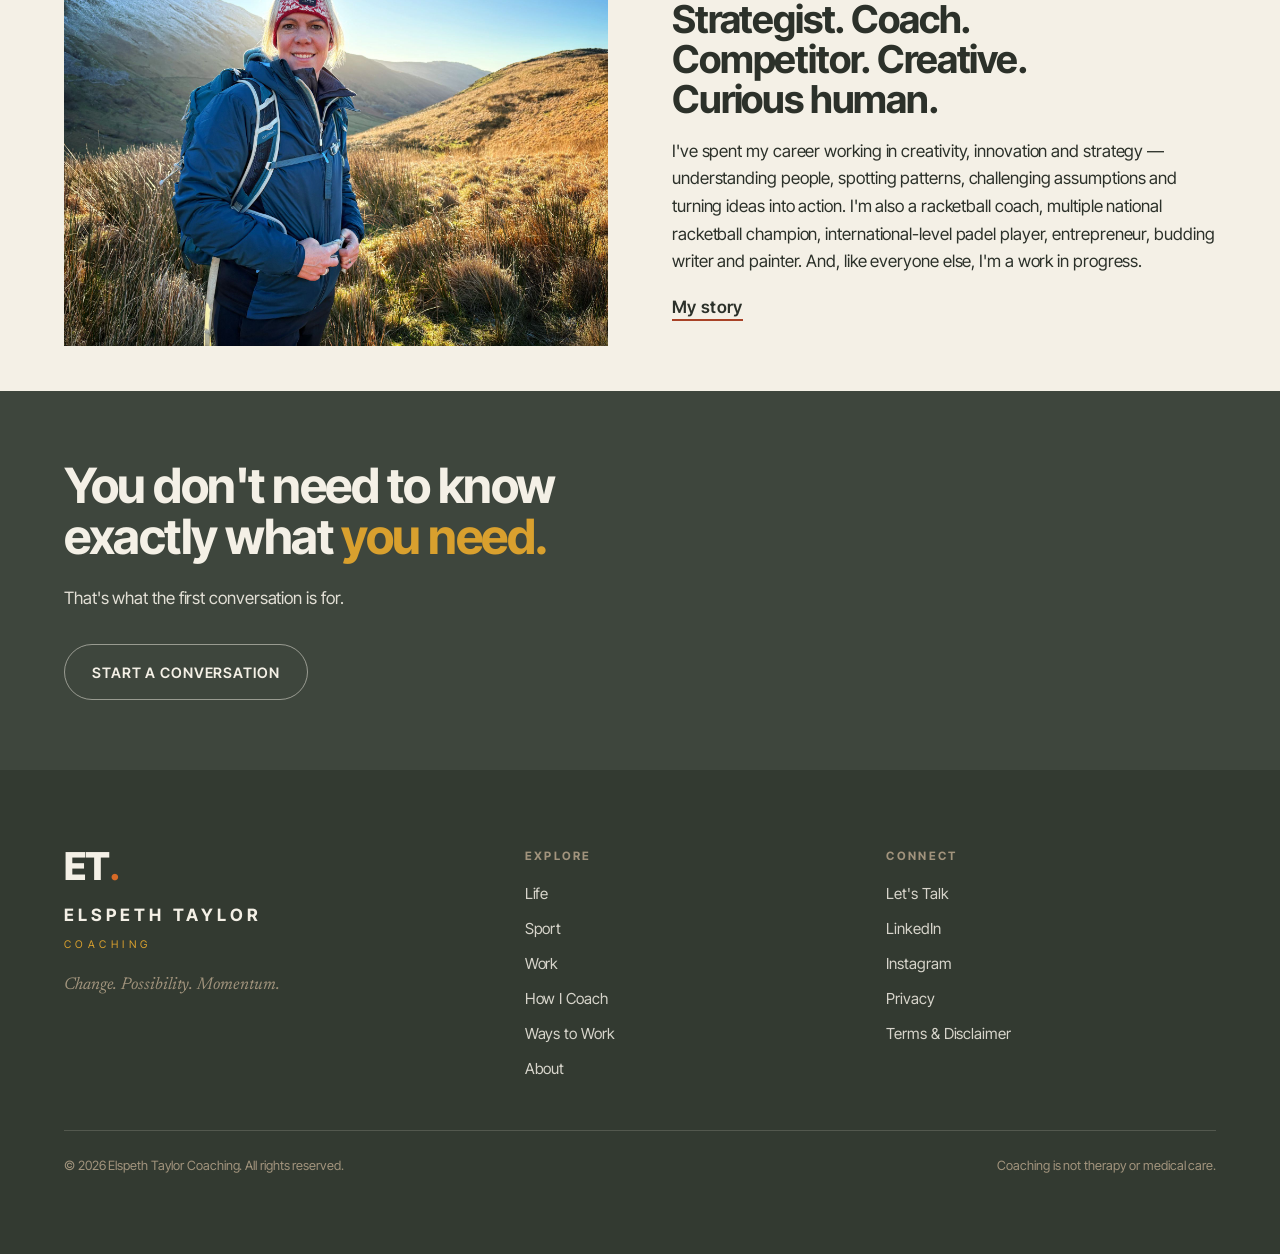
==== commit ca80a302: "Add files via upload" ====
--- a/index.html
+++ b/index.html
@@ -88,7 +88,7 @@
           <p class="tags">Coaching · Women in Flux · Programmes · Workshops · Speaking</p>
           <div><a href="work.html" class="textlink">Explore Work</a></div>
         </div>
-        <img class="art" src="images/ome-notebook-ideas.jpg" alt="An open notebook and pen beside a window with natural light — thinking in progress" width="1000" height="1100" loading="lazy" decoding="async">
+        <img class="art" src="images/home-notebook-ideas.jpg" alt="An open notebook and pen beside a window with natural light — thinking in progress" width="1000" height="1100" loading="lazy" decoding="async">
       </div>
     </div>
   </section>
@@ -127,7 +127,7 @@
 
   <section class="block tight">
     <div class="wrap grid-2 reveal">
-      <img class="art" src="images/home-elspeth-outdoors.JPG" alt="Elspeth outdoors with a dog, walking, natural and unposed" width="1200" height="900" loading="lazy" decoding="async" style="min-height:340px">
+      <img class="art" src="images/home-elspeth-outdoors.jpg" alt="Elspeth outdoors with a dog, walking, natural and unposed" width="1200" height="900" loading="lazy" decoding="async" style="min-height:340px">
       <div class="stack" style="align-self:center">
         <p class="eyebrow" style="margin-bottom:.6rem">Hi, I'm Elspeth.</p>
         <h2 class="statement" style="color:var(--ink);font-size:var(--fs-h2)">Strategist. Coach.<br>Competitor. Creative.<br>Curious human.</h2>
